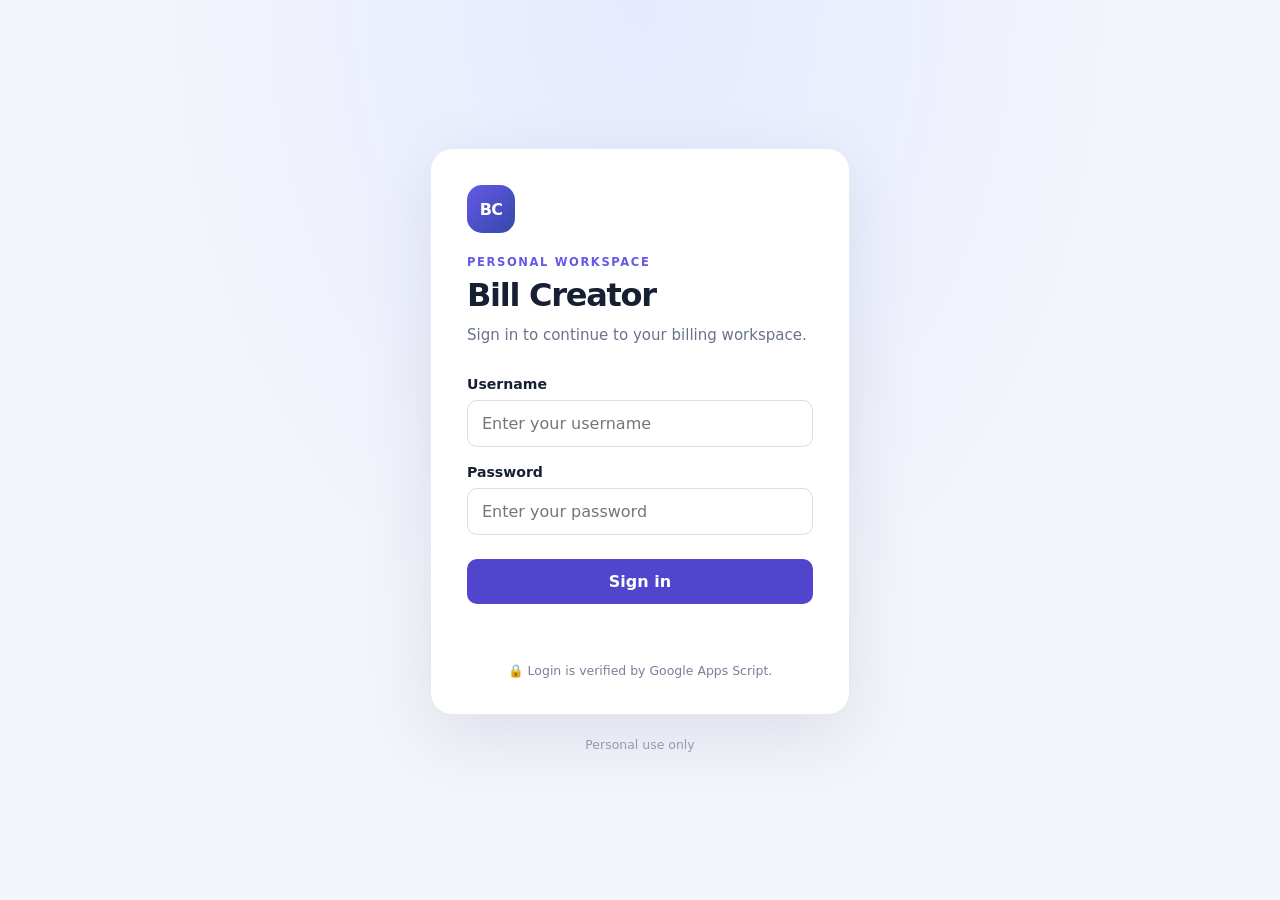
==== index.html @ dda5e53c "Initial Commit" ====
<!doctype html>
<html lang="en">
<head>
  <meta charset="utf-8">
  <meta name="viewport" content="width=device-width, initial-scale=1">
  <title>Personal Bill Creator — Login</title>
  <link rel="stylesheet" href="css/style.css">
  <script src="js/config.js" defer></script>
  <script src="js/login.js" defer></script>
</head>
<body>
  <main class="page">
    <section class="login-card" aria-labelledby="page-title">
      <div class="brand-mark" aria-hidden="true">BC</div>
      <p class="eyebrow">PERSONAL WORKSPACE</p>
      <h1 id="page-title">Bill Creator</h1>
      <p class="subheading">Sign in to continue to your billing workspace.</p>

      <form id="login-form">
        <label for="username">Username</label>
        <input id="username" name="username" type="text" autocomplete="username"
               required maxlength="80" placeholder="Enter your username">

        <label for="password">Password</label>
        <input id="password" name="password" type="password" autocomplete="current-password"
               required maxlength="200" placeholder="Enter your password">

        <button id="login-button" type="submit">
          <span class="button-label">Sign in</span>
          <span class="spinner" aria-hidden="true"></span>
        </button>
        <p id="status" class="status" role="status" aria-live="polite"></p>
      </form>
      <p class="security-note"><span aria-hidden="true">🔒</span> Login is verified by Google Apps Script.</p>
    </section>
    <footer>Personal use only</footer>
  </main>
</body>
</html>
---- css/style.css ----
:root {
  color-scheme: light;
  font-family: Inter, ui-sans-serif, system-ui, -apple-system, BlinkMacSystemFont, "Segoe UI", sans-serif;
  color: #172033;
  background: #f3f5fb;
}
* { box-sizing: border-box; }
body { margin: 0; min-height: 100vh; }
.page {
  min-height: 100vh; display: flex; flex-direction: column;
  align-items: center; justify-content: center; padding: 28px 16px;
  background: radial-gradient(ellipse at top, #e5eaff 0, #f3f5fb 55%);
}
.login-card {
  width: 100%; max-width: 420px; padding: 36px;
  background: #fff; border: 1px solid #e5e9f2; border-radius: 22px;
  box-shadow: 0 22px 70px rgba(29, 43, 82, .10);
}
.brand-mark {
  width: 48px; height: 48px; display: grid; place-items: center;
  border-radius: 15px; color: #fff; font-weight: 800; letter-spacing: -.04em;
  background: linear-gradient(135deg, #6658e8, #3349a8);
}
.eyebrow { margin: 22px 0 7px; color: #6658e8; font-size: .72rem; font-weight: 800; letter-spacing: .14em; }
h1 { margin: 0; font-size: 2rem; letter-spacing: -.04em; }
.subheading { margin: 10px 0 28px; color: #68738a; line-height: 1.55; font-size: .94rem; }
label { display: block; margin: 17px 0 8px; font-size: .88rem; font-weight: 700; }
input {
  width: 100%; padding: 13px 14px; border: 1px solid #d9deea; border-radius: 10px;
  outline: none; font: inherit; background: #fff; transition: border-color .15s, box-shadow .15s;
}
input:focus { border-color: #6658e8; box-shadow: 0 0 0 3px rgba(102, 88, 232, .13); }
button {
  width: 100%; margin-top: 24px; padding: 13px 16px; border: 0; border-radius: 10px;
  background: #5145cd; color: #fff; font: inherit; font-weight: 750; cursor: pointer;
  display: flex; align-items: center; justify-content: center; gap: 10px;
}
button:hover { background: #4237b7; }
button:disabled { opacity: .7; cursor: wait; }
.spinner {
  display: none; width: 16px; height: 16px; border: 2px solid #ffffff70;
  border-top-color: white; border-radius: 50%; animation: spin .7s linear infinite;
}
button.loading .spinner { display: inline-block; }
@keyframes spin { to { transform: rotate(360deg); } }
.status { min-height: 20px; margin: 14px 0 0; font-size: .88rem; line-height: 1.45; }
.status.error { color: #b42318; }
.status.success { color: #087443; }
.security-note { margin: 25px 0 0; color: #778197; font-size: .78rem; text-align: center; }
footer { margin-top: 22px; color: #929bb0; font-size: .78rem; }
@media (max-width: 480px) {
  .login-card { padding: 28px 22px; border-radius: 18px; }
}
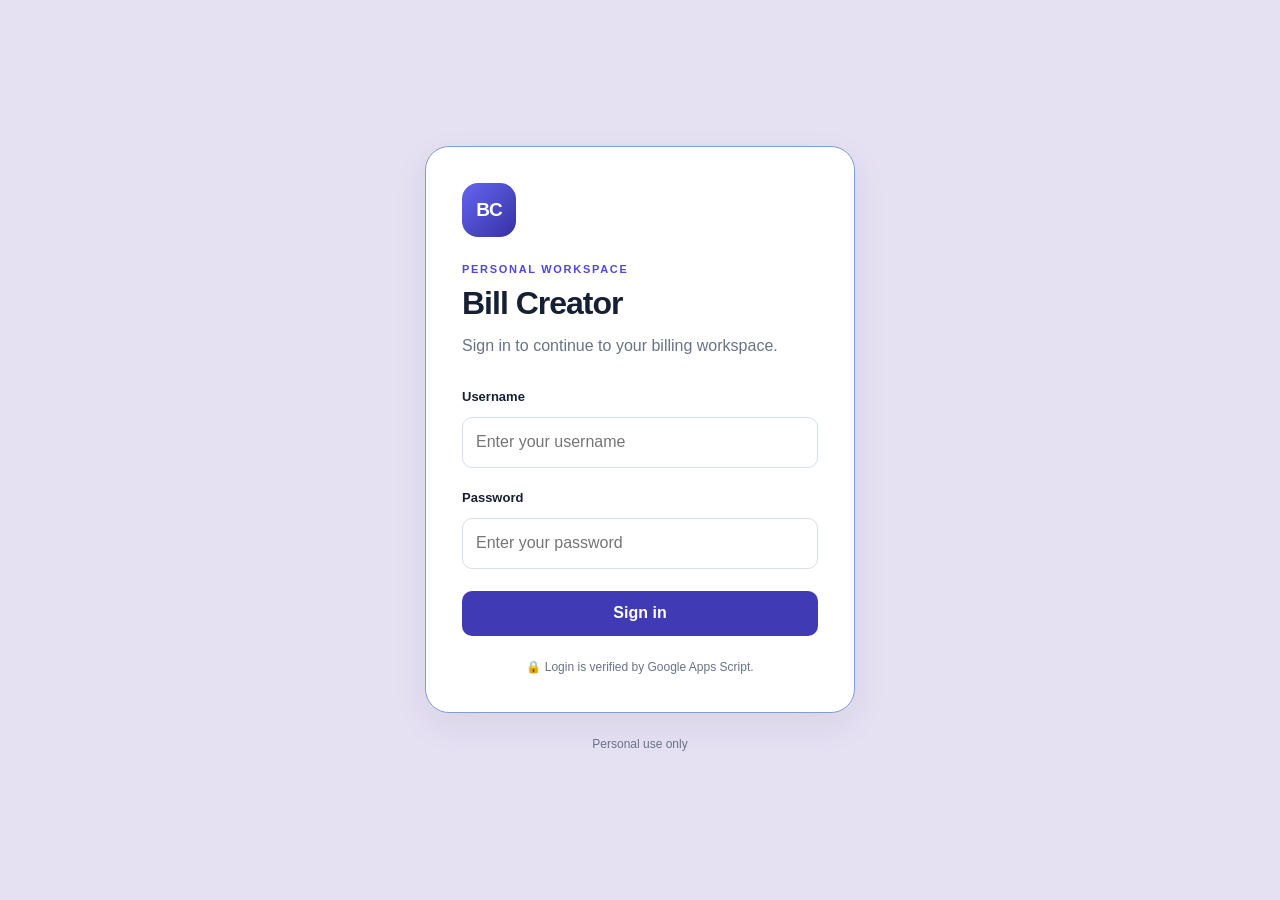
==== commit 4a5ab7c5: "Favicon and Font" ====
--- a/index.html
+++ b/index.html
@@ -3,6 +3,7 @@
 <head>
   <meta charset="utf-8">
   <meta name="viewport" content="width=device-width, initial-scale=1">
+  <link rel="icon" href="public/Earth.jpg" type="image/jpeg">
   <title>Personal Bill Creator — Login</title>
   <link rel="stylesheet" href="css/style.css">
   <script src="js/config.js" defer></script>
--- a/css/style.css
+++ b/css/style.css
@@ -1,53 +1,984 @@
+
 :root {
   color-scheme: light;
-  font-family: Inter, ui-sans-serif, system-ui, -apple-system, BlinkMacSystemFont, "Segoe UI", sans-serif;
-  color: #172033;
-  background: #f3f5fb;
-}
-* { box-sizing: border-box; }
-body { margin: 0; min-height: 100vh; }
+  --primary: #4f46e5;
+  --primary-hover: #4338ca;
+  --ink: #172033;
+  --muted: #687386;
+  --surface: #ffffff;
+  --background: #e5e0f2;
+  --border: #809dd4;
+  --danger: #dc2626;
+  --success: #15803d;
+  --radius: 16px;
+  --shadow: 0 12px 36px rgba(25, 36, 65, .07);
+}
+
+* {
+  box-sizing: border-box;
+}
+
+html {
+  min-width: 320px;
+  scroll-behavior: smooth;
+}
+
+body {
+  margin: 0;
+  font-family: Inter, -apple-system, BlinkMacSystemFont, "Segoe UI", sans-serif;
+  color: var(--ink);
+  background: var(--background);
+  line-height: 1.55;
+}
+
+button,
+input,
+textarea {
+  font: inherit;
+}
+
+button,
+a {
+  -webkit-tap-highlight-color: transparent;
+}
+
+a {
+  color: inherit;
+}
+
+button {
+  cursor: pointer;
+}
+
+button:disabled {
+  cursor: not-allowed;
+  opacity: .65;
+}
+
+[hidden] {
+  display: none !important;
+}
+
+/* Login */
+
 .page {
-  min-height: 100vh; display: flex; flex-direction: column;
-  align-items: center; justify-content: center; padding: 28px 16px;
-  background: radial-gradient(ellipse at top, #e5eaff 0, #f3f5fb 55%);
-}
+  min-height: 100vh;
+  display: grid;
+  place-items: center;
+  align-content: center;
+  padding: 28px 18px;
+}
+
 .login-card {
-  width: 100%; max-width: 420px; padding: 36px;
-  background: #fff; border: 1px solid #e5e9f2; border-radius: 22px;
-  box-shadow: 0 22px 70px rgba(29, 43, 82, .10);
-}
+  width: min(100%, 430px);
+  padding: 36px;
+  background: var(--surface);
+  border: 1px solid var(--border);
+  border-radius: 24px;
+  box-shadow: var(--shadow);
+}
+
 .brand-mark {
-  width: 48px; height: 48px; display: grid; place-items: center;
-  border-radius: 15px; color: #fff; font-weight: 800; letter-spacing: -.04em;
-  background: linear-gradient(135deg, #6658e8, #3349a8);
-}
-.eyebrow { margin: 22px 0 7px; color: #6658e8; font-size: .72rem; font-weight: 800; letter-spacing: .14em; }
-h1 { margin: 0; font-size: 2rem; letter-spacing: -.04em; }
-.subheading { margin: 10px 0 28px; color: #68738a; line-height: 1.55; font-size: .94rem; }
-label { display: block; margin: 17px 0 8px; font-size: .88rem; font-weight: 700; }
-input {
-  width: 100%; padding: 13px 14px; border: 1px solid #d9deea; border-radius: 10px;
-  outline: none; font: inherit; background: #fff; transition: border-color .15s, box-shadow .15s;
-}
-input:focus { border-color: #6658e8; box-shadow: 0 0 0 3px rgba(102, 88, 232, .13); }
-button {
-  width: 100%; margin-top: 24px; padding: 13px 16px; border: 0; border-radius: 10px;
-  background: #5145cd; color: #fff; font: inherit; font-weight: 750; cursor: pointer;
-  display: flex; align-items: center; justify-content: center; gap: 10px;
-}
-button:hover { background: #4237b7; }
-button:disabled { opacity: .7; cursor: wait; }
-.spinner {
-  display: none; width: 16px; height: 16px; border: 2px solid #ffffff70;
-  border-top-color: white; border-radius: 50%; animation: spin .7s linear infinite;
-}
-button.loading .spinner { display: inline-block; }
-@keyframes spin { to { transform: rotate(360deg); } }
-.status { min-height: 20px; margin: 14px 0 0; font-size: .88rem; line-height: 1.45; }
-.status.error { color: #b42318; }
-.status.success { color: #087443; }
-.security-note { margin: 25px 0 0; color: #778197; font-size: .78rem; text-align: center; }
-footer { margin-top: 22px; color: #929bb0; font-size: .78rem; }
-@media (max-width: 480px) {
-  .login-card { padding: 28px 22px; border-radius: 18px; }
-}
+  display: grid;
+  place-items: center;
+  width: 54px;
+  height: 54px;
+  border-radius: 16px;
+  background: linear-gradient(135deg, #6366f1, #3730a3);
+  color: #fff;
+  font-size: 19px;
+  font-weight: 800;
+  letter-spacing: -1px;
+}
+
+.brand-mark.small {
+  width: 38px;
+  height: 38px;
+  border-radius: 11px;
+  font-size: 14px;
+}
+
+.eyebrow {
+  margin: 24px 0 6px;
+  color: var(--primary);
+  font-size: 11px;
+  font-weight: 800;
+  letter-spacing: 1.7px;
+}
+
+h1,
+h2,
+p {
+  overflow-wrap: anywhere;
+}
+
+.login-card h1,
+.page-heading h1 {
+  margin: 0;
+  letter-spacing: -1px;
+  line-height: 1.2;
+}
+
+.login-card h1 {
+  font-size: 32px;
+}
+
+.subheading,
+.muted {
+  color: var(--muted);
+}
+
+.login-card .subheading {
+  margin: 12px 0 28px;
+}
+
+.login-card form {
+  display: grid;
+  gap: 10px;
+}
+
+label {
+  font-size: 13px;
+  font-weight: 700;
+}
+
+input,
+textarea {
+  display: block;
+  width: 100%;
+  min-width: 0;
+  padding: 12px 13px;
+  color: var(--ink);
+  background: #fff;
+  border: 1px solid #d8deea;
+  border-radius: 10px;
+  outline: none;
+  transition: border-color .15s, box-shadow .15s;
+}
+
+input:focus,
+textarea:focus {
+  border-color: var(--primary);
+  box-shadow: 0 0 0 3px rgba(79, 70, 229, .12);
+}
+
+textarea {
+  min-height: 95px;
+  resize: vertical;
+}
+
+.login-card input + label {
+  margin-top: 10px;
+}
+
+.button {
+  display: inline-flex;
+  align-items: center;
+  justify-content: center;
+  gap: 8px;
+  min-height: 42px;
+  padding: 10px 16px;
+  border: 1px solid transparent;
+  border-radius: 10px;
+  font-size: 13px;
+  font-weight: 750;
+  transition: background .15s, border-color .15s;
+}
+
+.button-primary {
+  color: #fff;
+  background: var(--primary);
+}
+
+.button-primary:hover {
+  background: var(--primary-hover);
+}
+
+.button-secondary {
+  color: #374151;
+  background: #fff;
+  border-color: var(--border);
+}
+
+.button-secondary:hover {
+  background: #f7f8fc;
+}
+
+.login-card form > button {
+  width: 100%;
+  margin-top: 12px;
+}
+
+.security-note {
+  margin: 22px 0 0;
+  color: var(--muted);
+  font-size: 12px;
+  text-align: center;
+}
+
+.page footer {
+  margin-top: 22px;
+  color: var(--muted);
+  font-size: 12px;
+}
+
+.status {
+  min-height: 0;
+  margin: 10px 0 0;
+  font-size: 13px;
+  overflow-wrap: anywhere;
+}
+
+.status:empty {
+  display: none;
+}
+
+.status.error {
+  color: var(--danger);
+}
+
+.status.success {
+  color: var(--success);
+}
+
+/* Navbar */
+
+.navbar {
+  display: flex;
+  align-items: center;
+  gap: 28px;
+  min-height: 76px;
+  padding: 12px max(24px, calc((100% - 1200px) / 2));
+  border-bottom: 1px solid var(--border);
+    background: rgba(101, 85, 119, 0.639);
+  backdrop-filter: blur(12px);
+  -webkit-backdrop-filter: blur(12px);
+  border-bottom: 1px solid rgba(255, 255, 255, 0.1);
+}
+
+.navbar-brand {
+  display: inline-flex;
+  align-items: center;
+  gap: 10px;
+  flex-shrink: 0;
+  text-decoration: none;
+  font-size: 16px;
+  font-weight: 800;
+}
+
+.nav-links {
+  display: flex;
+  flex-direction: row;
+  justify-content:center;
+  align-items: center;
+  flex-wrap: wrap;
+  gap: 8px;
+  flex: 1;
+}
+
+.nav-links a {
+  padding: 9px 12px;
+  border-radius: 9px;
+  color: #393d48;
+  font-size: 13px;
+  font-weight: 650;
+  text-decoration: none;
+}
+
+.nav-links a:hover,
+.nav-links a.active {
+  color: var(--primary);
+  background: #eef0ff;
+}
+
+.logout-button {
+  flex-shrink: 0;
+}
+
+/* Main layout */
+
+.app-container {
+  width: min(1200px, 100%);
+  margin: 0 auto;
+  padding: 38px 24px 64px;
+}
+
+.page-heading {
+  margin-bottom: 26px;
+}
+
+.page-heading .eyebrow {
+  margin-top: 0;
+}
+
+.page-heading h1 {
+  font-size: clamp(26px, 4vw, 36px);
+}
+
+.page-heading .subheading {
+  margin: 10px 0 0;
+}
+
+/* Dashboard cards */
+
+
+.menu-grid {
+  display: grid;
+  grid-template-columns: repeat(auto-fill, minmax(220px, 250px));
+  gap: 22px;
+  align-items: start;
+}
+
+@media (max-width: 540px) {
+  .menu-grid {
+    grid-template-columns: repeat(2, minmax(0, 1fr));
+    gap: 12px;
+  }
+
+  .menu-card {
+    padding: 12px !important;
+    border-radius: 15px;
+  }
+
+  .menu-card h2 {
+    font-size: 14px !important;
+  }
+
+  .menu-card p {
+    font-size: 10px !important;
+  }
+  .menu-card-link {
+display:none !important;
+  }
+  .menu-card-icon{
+    width: 36px !important;
+    height: 36px !important;
+    font-size: 20px !important;
+  }
+}
+
+
+.menu-card {
+  display: flex;
+  flex-direction: column;
+  aspect-ratio: 1 / 1;
+  min-height: 0;
+  padding: 25px;
+  background: #fff;
+  border: 1px solid var(--border);
+  border-radius: 20px;
+  box-shadow: 0 5px 20px rgba(25, 36, 65, .03);
+  text-decoration: none;
+  transition: transform .18s, box-shadow .18s, border-color .18s;
+}
+
+.menu-card:hover {
+  transform: translateY(-4px);
+  border-color: #c5c8ff;
+  box-shadow: var(--shadow);
+}
+
+.menu-card-icon {
+  display: grid;
+  place-items: center;
+  width: 48px;
+  height: 48px;
+  border-radius: 13px;
+  color: var(--primary);
+  background: #eef0ff;
+  font-size: 26px;
+}
+
+.menu-card h2 {
+  margin: 20px 0 6px;
+  font-size: 18px;
+}
+
+.menu-card p {
+  margin: 0;
+  color: var(--muted);
+  font-size: 13px;
+}
+
+.menu-card-link {
+  display: flex;
+  justify-content: space-between;
+  gap: 10px;
+  margin-top: auto;
+  padding-top: 22px;
+  color: var(--primary);
+  font-size: 13px;
+  font-weight: 750;
+}
+
+/* Panels and forms */
+
+.panel {
+  margin-top: 24px;
+  padding: 26px;
+  background: #fff;
+  border: 1px solid var(--border);
+  border-radius: var(--radius);
+  box-shadow: 0 5px 20px rgba(25, 36, 65, .025);
+}
+
+.panel-heading {
+  display: flex;
+  align-items: center;
+  justify-content: space-between;
+  gap: 16px;
+  margin-bottom: 22px;
+}
+
+.panel-heading h2 {
+  margin: 0;
+  font-size: 19px;
+}
+
+.panel-heading p {
+  margin: 5px 0 0;
+  font-size: 13px;
+}
+
+.form-grid {
+  display: grid;
+  grid-template-columns: repeat(2, minmax(0, 1fr));
+  gap: 20px;
+}
+
+.field-group {
+  display: flex;
+  flex-direction: column;
+  gap: 8px;
+  min-width: 0;
+}
+
+.required-mark {
+  color: var(--danger);
+}
+
+.form-actions {
+  display: flex;
+  flex-wrap: wrap;
+  gap: 10px;
+  margin-top: 22px;
+}
+
+/* Table */
+
+.table-panel {
+  min-width: 0;
+}
+
+.table-heading {
+  margin-bottom: 12px;
+}
+
+.table-wrapper {
+  width: 100%;
+  margin-top: 12px;
+  overflow-x: auto;
+  border: 1px solid var(--border);
+  border-radius: 12px;
+  -webkit-overflow-scrolling: touch;
+}
+
+table {
+  width: 100%;
+  border-collapse: collapse;
+  text-align: left;
+  font-size: 13px;
+}
+
+th,
+td {
+  padding: 14px 15px;
+  border-bottom: 1px solid var(--border);
+  vertical-align: middle;
+}
+
+th {
+  color: #414a5b;
+  background: #dddde4;
+  font-size: 11px;
+  font-weight: 800;
+  letter-spacing: .4px;
+  text-transform: uppercase;
+  white-space: nowrap;
+}
+
+tbody tr:last-child td {
+  border-bottom: 0;
+}
+
+tbody tr:hover {
+  background: #fafbff;
+}
+
+td {
+  max-width: 300px;
+  overflow-wrap: anywhere;
+}
+
+.actions-column {
+  min-width: 125px;
+}
+
+.row-actions {
+  display: flex;
+  align-items: center;
+  gap: 5px;
+}
+
+.icon-button {
+  display: inline-grid;
+  place-items: center;
+  flex-shrink: 0;
+  width: 34px;
+  height: 34px;
+  color: #4b5568;
+  background: #fff;
+  border: 1px solid var(--border);
+  border-radius: 9px;
+  font-size: 18px;
+  line-height: 1;
+}
+
+.icon-button:hover {
+  color: var(--primary);
+  background: #eef0ff;
+  border-color: #d8d9ff;
+}
+
+.icon-button.danger:hover {
+  color: var(--danger);
+  background: #fff1f2;
+  border-color: #fecdd3;
+}
+
+.empty-state {
+  padding: 34px 15px;
+  color: var(--muted);
+  text-align: center;
+}
+
+/* Client details dialog */
+
+.detail-dialog {
+  width: min(620px, calc(100% - 28px));
+  max-height: min(80vh, 760px);
+  padding: 26px;
+  overflow-y: auto;
+  color: var(--ink);
+  background: #fff;
+  border: 1px solid var(--border);
+  border-radius: 18px;
+  box-shadow: 0 25px 90px rgba(0, 0, 0, .2);
+}
+
+.detail-dialog::backdrop {
+  background: rgba(15, 23, 42, .55);
+  backdrop-filter: blur(3px);
+}
+
+.dialog-heading {
+  display: flex;
+  align-items: center;
+  justify-content: space-between;
+  gap: 12px;
+  margin-bottom: 20px;
+}
+
+.dialog-heading h2 {
+  margin: 0;
+  font-size: 20px;
+}
+
+.detail-list {
+  display: grid;
+  gap: 0;
+}
+
+.detail-item {
+  padding: 13px 0;
+  border-bottom: 1px solid var(--border);
+}
+
+.detail-item:last-child {
+  border-bottom: 0;
+}
+
+.detail-item > span {
+  display: block;
+  color: var(--muted);
+  font-size: 12px;
+  font-weight: 700;
+}
+
+.detail-item p {
+  margin: 5px 0 0;
+  white-space: pre-wrap;
+  overflow-wrap: anywhere;
+}
+
+/* Responsive layout */
+
+@media (max-width: 760px) {
+  .navbar {
+    flex-wrap: wrap;
+    gap: 12px;
+    padding: 14px 18px;
+  }
+
+  .navbar-brand {
+    flex: 1;
+  }
+
+  .nav-links {
+    order: 3;
+    flex-basis: 100%;
+    overflow-x: auto;
+    flex-wrap: nowrap;
+  }
+
+  .nav-links a {
+    white-space: nowrap;
+  }
+
+  .app-container {
+    padding: 28px 16px 42px;
+  }
+
+  .panel {
+    padding: 19px;
+  }
+
+  .form-grid {
+    grid-template-columns: 1fr;
+    gap: 17px;
+  }
+
+  .login-card {
+    padding: 28px 23px;
+  }
+}
+
+@media (max-width: 420px) {
+  .navbar {
+    padding: 12px;
+  }
+
+  .navbar-brand {
+    font-size: 14px;
+  }
+
+  .logout-button {
+    padding: 8px 10px;
+  }
+
+  .app-container {
+    padding-inline: 12px;
+  }
+
+  .panel {
+    padding: 15px;
+    border-radius: 12px;
+  }
+
+  .panel-heading {
+    align-items: flex-start;
+  }
+
+  .detail-dialog {
+    padding: 20px;
+  }
+}
+
+@media (prefers-reduced-motion: reduce) {
+  *,
+  *::before,
+  *::after {
+    scroll-behavior: auto !important;
+    transition-duration: .01ms !important;
+  }
+}
+
+
+/* CRUD success and error messages */
+.status.success,
+.status.error {
+  display: block;
+  padding: 11px 14px;
+  margin: 12px 0;
+  border-radius: 9px;
+  font-size: 13px;
+  font-weight: 600;
+}
+
+.status.success {
+  color: #166534;
+  background: #dcfce7;
+  border: 1px solid #bbf7d0;
+}
+
+.status.error {
+  color: #991b1b;
+  background: #fee2e2;
+  border: 1px solid #fecaca;
+}
+
+#login-button{
+      background: #403bb4;
+    padding: 10px;
+    border-radius: 10px;
+    color: white;
+    font-weight: bolder;
+    border: none;
+}
+#login-button:hover{
+      background: #4541c191;
+    padding: 10px;
+    border-radius: 10px;
+    color: white;
+    font-weight: bolder;
+    border: none;
+}
+
+
+/* Biller Management */
+.biller-form-panel,
+.table-panel {
+  margin-bottom: 24px;
+}
+
+.biller-fields {
+  display: grid;
+  grid-template-columns: repeat(2, minmax(0, 1fr));
+  gap: 20px;
+}
+
+.biller-fields .form-group {
+  min-width: 0;
+}
+
+.biller-fields label {
+  display: block;
+  margin-bottom: 8px;
+  font-weight: 600;
+}
+
+.biller-fields input,
+.biller-fields select {
+  width: 100%;
+  box-sizing: border-box;
+}
+
+.rich-field {
+  grid-column: 1 / -1;
+}
+
+.rich-toolbar {
+  display: flex;
+  align-items: center;
+  flex-wrap: wrap;
+  gap: 7px;
+  padding: 8px;
+  border: 1px solid var(--border, #d8dce7);
+  border-bottom: 0;
+  border-radius: 9px 9px 0 0;
+  background: #f6f7fb;
+}
+
+.rich-toolbar button {
+  min-width: 34px;
+  min-height: 32px;
+  padding: 5px 9px;
+  border: 1px solid #d8dce7;
+  border-radius: 6px;
+  background: #fff;
+  cursor: pointer;
+}
+
+.rich-toolbar button:hover {
+  background: #eceeff;
+}
+
+.rich-toolbar .font-size-label {
+  display: flex;
+  align-items: center;
+  gap: 7px;
+  margin: 0 0 0 auto;
+  font-size: 12px;
+}
+
+.rich-toolbar select {
+  width: auto;
+  min-width: 82px;
+  padding: 5px;
+  border: 1px solid #d8dce7;
+  border-radius: 6px;
+  background: #fff;
+}
+
+.rich-editor {
+  min-height: 130px;
+  max-height: 420px;
+  overflow-y: auto;
+  padding: 12px;
+  border: 1px solid var(--border, #d8dce7);
+  border-radius: 0 0 9px 9px;
+  background: #fff;
+  color: #202638;
+  font-size: 14px;
+  line-height: 1.6;
+  white-space: pre-wrap;
+  overflow-wrap: anywhere;
+}
+
+.rich-editor:focus {
+  outline: 2px solid #a5a8ff;
+  outline-offset: -2px;
+}
+
+.rich-field small {
+  display: block;
+  margin-top: 6px;
+  color: #6b7280;
+  font-size: 12px;
+}
+
+.form-actions {
+  display: flex;
+  flex-wrap: wrap;
+  gap: 10px;
+  margin-top: 20px;
+}
+
+.table-wrap {
+  width: 100%;
+  overflow-x: auto;
+}
+
+.data-table {
+  width: 100%;
+  border-collapse: collapse;
+}
+
+.data-table th,
+.data-table td {
+  padding: 12px;
+  text-align: left;
+  vertical-align: top;
+  border-bottom: 1px solid var(--border, #e5e7eb);
+}
+
+.table-actions {
+  white-space: nowrap;
+}
+
+.table-actions button {
+  margin: 2px;
+}
+
+.btn-small {
+  padding: 6px 10px;
+  font-size: 12px;
+}
+
+.btn-danger {
+  color: #991b1b;
+  border-color: #fecaca;
+  background: #fff1f2;
+}
+
+.status:empty,
+.status[hidden] {
+  display: none;
+}
+
+.status.success,
+.status.error {
+  display: block;
+  padding: 11px 14px;
+  margin: 12px 0;
+  border-radius: 9px;
+  font-size: 13px;
+  font-weight: 600;
+}
+
+.status.success {
+  color: #166534;
+  background: #dcfce7;
+  border: 1px solid #bbf7d0;
+}
+
+.status.error {
+  color: #991b1b;
+  background: #fee2e2;
+  border: 1px solid #fecaca;
+}
+
+.detail-dialog {
+  width: min(700px, calc(100% - 32px));
+  max-height: 85vh;
+  overflow-y: auto;
+  padding: 24px;
+  border: 1px solid #d8dce7;
+  border-radius: 16px;
+  box-shadow: 0 20px 70px #0003;
+}
+
+.detail-dialog::backdrop {
+  background: #11182799;
+}
+
+.dialog-heading {
+  display: flex;
+  align-items: center;
+  justify-content: space-between;
+  gap: 12px;
+  margin-bottom: 18px;
+}
+
+.dialog-heading h2 {
+  margin: 0;
+}
+
+.biller-detail-body {
+  display: grid;
+  gap: 16px;
+}
+
+.detail-field {
+  padding-bottom: 12px;
+  border-bottom: 1px solid #e5e7eb;
+}
+
+.detail-field > strong {
+  display: block;
+  margin-bottom: 6px;
+}
+
+.detail-value {
+  overflow-wrap: anywhere;
+  white-space: normal;
+  line-height: 1.6;
+}
+
+.detail-value p {
+  margin: 0 0 8px;
+}
+
+@media (max-width: 650px) {
+  .biller-fields {
+    grid-template-columns: minmax(0, 1fr);
+  }
+
+  .rich-field {
+    grid-column: auto;
+  }
+
+  .detail-dialog {
+    padding: 16px;
+  }
+}
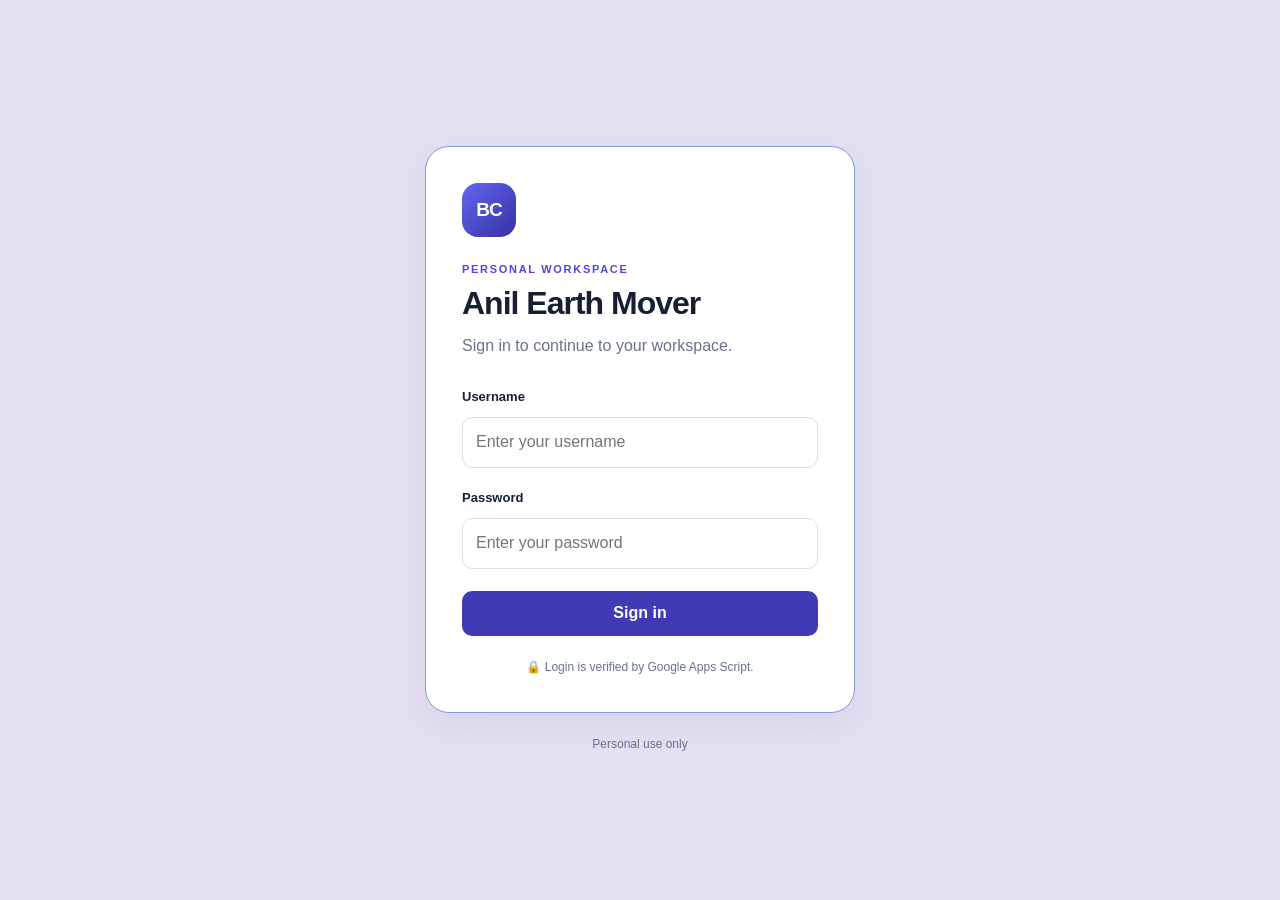
==== commit ade2e2a7: "Title changed" ====
--- a/index.html
+++ b/index.html
@@ -4,7 +4,7 @@
   <meta charset="utf-8">
   <meta name="viewport" content="width=device-width, initial-scale=1">
   <link rel="icon" href="public/Earth.jpg" type="image/jpeg">
-  <title>Personal Bill Creator — Login</title>
+  <title>Anil Earth Mover — Login</title>
   <link rel="stylesheet" href="css/style.css">
   <script src="js/config.js" defer></script>
   <script src="js/login.js" defer></script>
@@ -14,8 +14,8 @@
     <section class="login-card" aria-labelledby="page-title">
       <div class="brand-mark" aria-hidden="true">BC</div>
       <p class="eyebrow">PERSONAL WORKSPACE</p>
-      <h1 id="page-title">Bill Creator</h1>
-      <p class="subheading">Sign in to continue to your billing workspace.</p>
+      <h1 id="page-title">Anil Earth Mover</h1>
+      <p class="subheading">Sign in to continue to your workspace.</p>
 
       <form id="login-form">
         <label for="username">Username</label>
--- a/css/style.css
+++ b/css/style.css
@@ -515,10 +515,45 @@
   background: #fafbff;
 }
 
-td {
+table.data-table td {
   max-width: 300px;
-  overflow-wrap: anywhere;
-}
+  overflow: hidden;
+  text-overflow: ellipsis;
+  white-space: nowrap;
+}
+
+.data-table-controls,
+.data-table-pagination {
+  display: flex;
+  align-items: center;
+  justify-content: space-between;
+  gap: 12px;
+  margin: 12px 0;
+  font-size: 13px;
+}
+
+.data-table-controls label {
+  display: inline-flex;
+  align-items: center;
+  gap: 7px;
+  color: var(--muted);
+}
+
+.data-table-controls select {
+  width: auto;
+  min-height: 34px;
+  padding: 5px 28px 5px 9px;
+}
+
+.data-table-search {
+  width: min(100%, 280px);
+  min-height: 34px;
+  padding: 7px 10px;
+}
+
+.data-table-summary { color: var(--muted); }
+.data-table-page-buttons { display: flex; gap: 8px; }
+.data-table-page-buttons .button { min-height: 34px; padding: 6px 11px; }
 
 .actions-column {
   min-width: 125px;
@@ -624,6 +659,12 @@
 /* Responsive layout */
 
 @media (max-width: 760px) {
+  .data-table-controls,
+  .data-table-pagination {
+    align-items: flex-start;
+    flex-direction: column;
+  }
+
   .navbar {
     flex-wrap: wrap;
     gap: 12px;
@@ -981,4 +1022,4 @@
   .detail-dialog {
     padding: 16px;
   }
-}+}
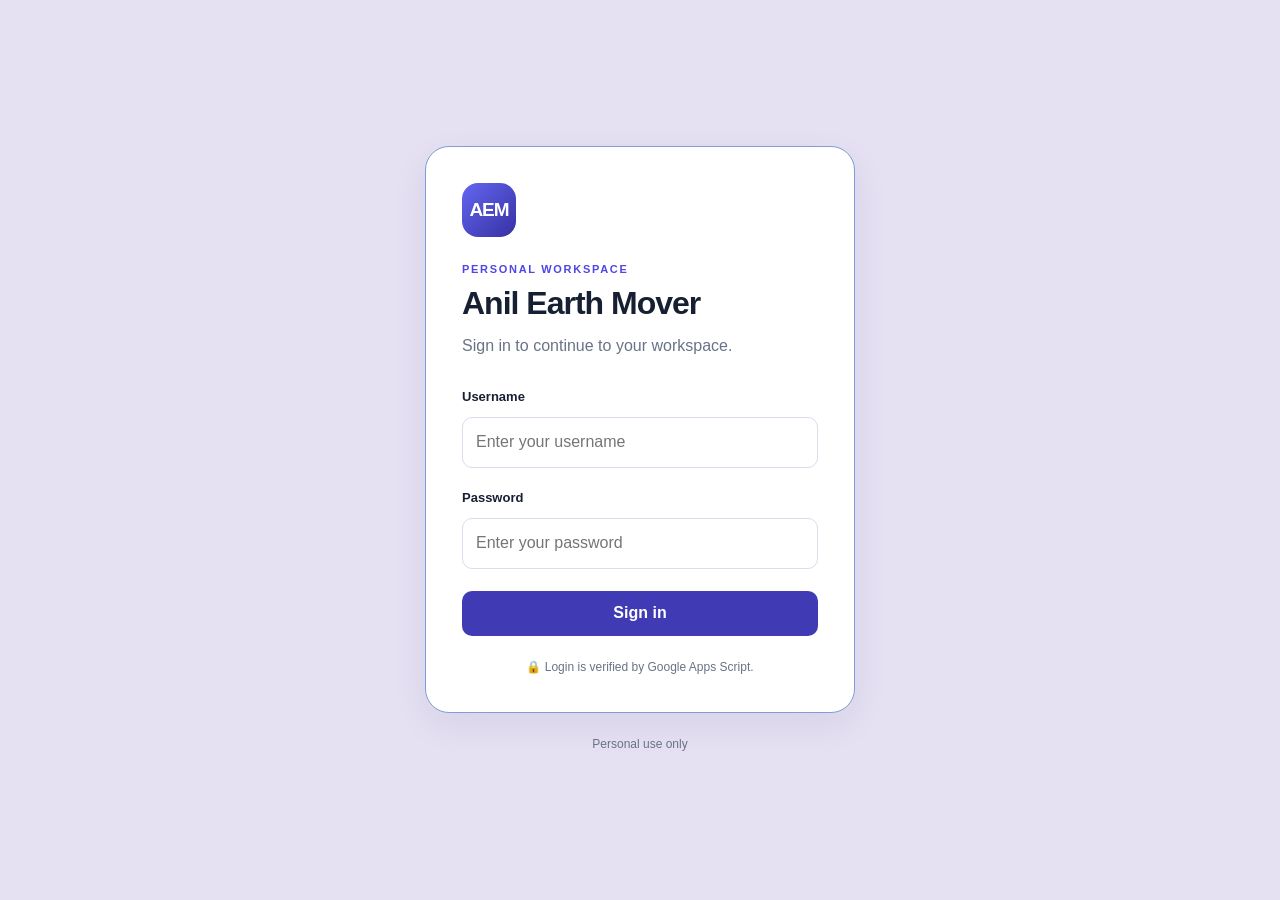
==== commit 63044979: "Icon changed" ====
--- a/index.html
+++ b/index.html
@@ -12,7 +12,7 @@
 <body>
   <main class="page">
     <section class="login-card" aria-labelledby="page-title">
-      <div class="brand-mark" aria-hidden="true">BC</div>
+      <div class="brand-mark" aria-hidden="true">AEM</div>
       <p class="eyebrow">PERSONAL WORKSPACE</p>
       <h1 id="page-title">Anil Earth Mover</h1>
       <p class="subheading">Sign in to continue to your workspace.</p>
